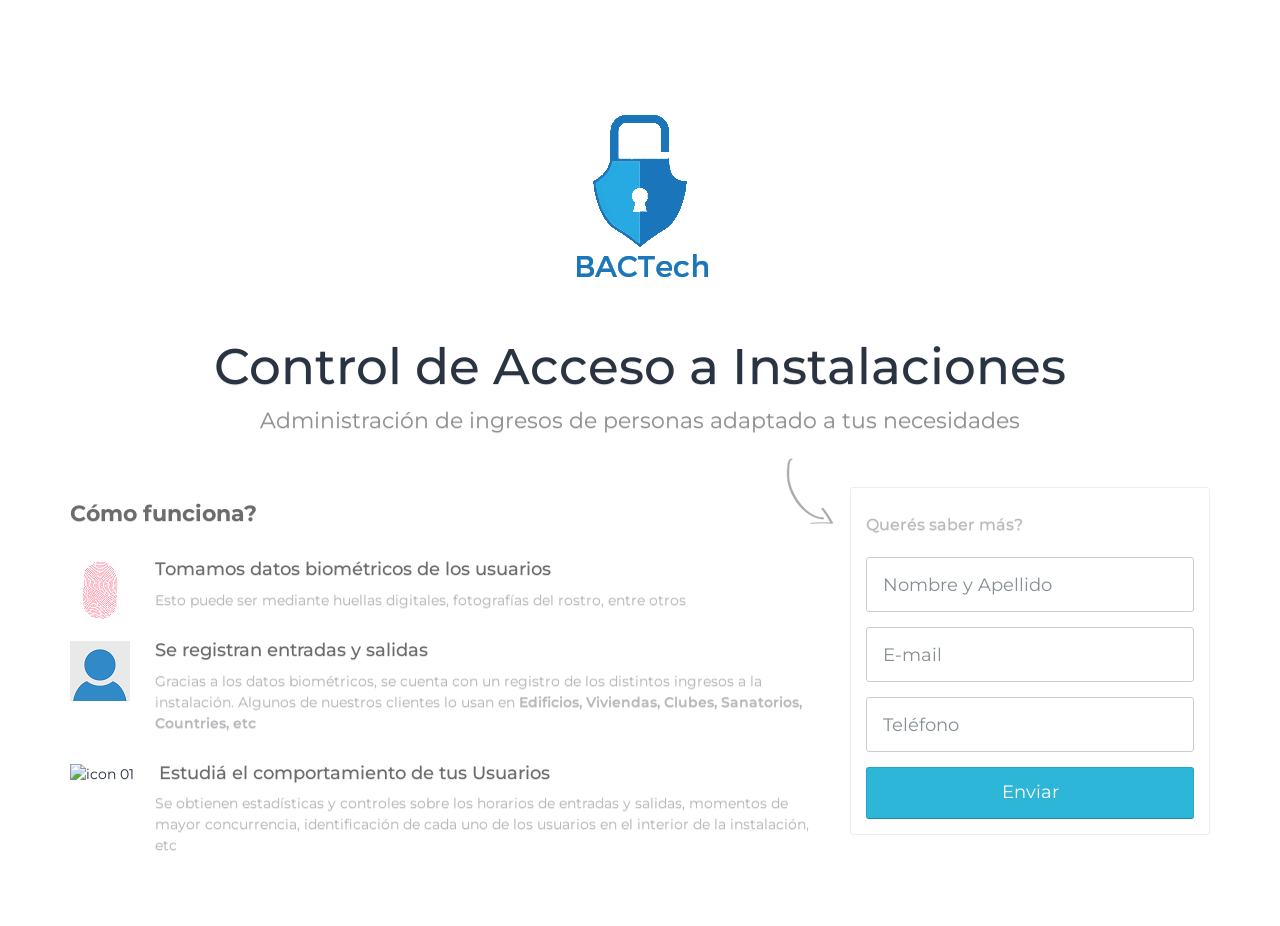
==== index.html @ 8ba7e30e "Primer deploy" ====
<!DOCTYPE html>
<html><head>
<!-- Meta, title, CSS, favicons, etc. -->
<meta charset="utf-8">
<meta name="viewport" content="width=device-width, initial-scale=1.0">
<meta name="description" content="Multipurpose Landing Page Template - All in One - Bundle Template for local business, contact form, lead ge neration, email subscription, Phone call to action">
<title>Multipurpose Landing Page Template - All in One</title>

<!-- Bootstrap core CSS -->
<link href="css/bootstrap.min.css" rel="stylesheet">

<!-- Startup CSS -->
<link href="css/style.css" rel="stylesheet">

<!-- HTML5 shim and Respond.js IE8 support of HTML5 elements and media queries -->
<!--[if lt IE 9]>
  <script src="js/html5shiv.js"></script>
  <script src="js/respond.min.js"></script>
<![endif]-->

<!-- Custom Google Font : Montserrat (Choose other: http://www.google.com/fonts/ ) -->
<link href="https://fonts.googleapis.com/css?family=Montserrat:400,700" rel="stylesheet" type="text/css">
<style>#content > #right > .dose > .dosesingle,
#content > #center > .dose > .dosesingle
{display:none !important;}</style></head>
<body>
 
 
 
    <div id="page" class="page">
        

    <div class="light"> 
   <main id="top" class="masthead" role="main" style="padding-top: 100px; padding-bottom: 0px; background-image: url(http://www.barriolaalameda.com.ar/img/familia.jpg); background-repeat: no-repeat;">
  <div class="container" style="background-color: rgba(255, 255, 255, 0.4);"> 

    <!-- Startup Logo -->
    <div class="logo"> <a href="#"><img src="images/uploads/BACTech.png" alt="All in One Logo" style="border-radius: 0px; border: 1px none rgb(81, 115, 189);"></a> </div>
    <!-- Hero Title -->
    <h1 class="main-title editContent">Control de Acceso a Instalaciones</h1>
    <!-- Sub Title -->
    <h4 class="sub-title editContent">Administración de ingresos de personas adaptado a tus necesidades</h4>
    <!-- Quick Features and form -->
    <div class="row has-padding-top has-margin-bottom">
    
    <div class="col-sm-12 col-md-8">
        <div class="quick-features">
          <h4 class="features-lead editContent">Cómo funciona?</h4>
          <div class="featues-single"> <img src="images/uploads/Hrjvr3E.png" alt="icon 01" class="pull-left" style="border-radius: 0px; border: 1px none rgb(41, 51, 66);">
            <h5 class="editContent">Tomamos datos biométricos de los usuarios</h5>
            <p>Esto puede ser mediante huellas digitales, fotografías del rostro, entre otros</p>
          </div>
          <div class="featues-single"> <img src="images/uploads/icon-user.png" alt="icon 01" class="pull-left" style="border-radius: 0px; border: 1px none rgb(41, 51, 66);">
            <h5 class="editContent">Se registran entradas y salidas</h5>
            <p>Gracias a los datos biométricos, se cuenta con un registro de los distintos ingresos a la instalación. Algunos de nuestros clientes lo usan en <strong>Edificios, Viviendas, Clubes, Sanatorios, Countries, etc</strong></p>
          </div>
          <div class="featues-single"> <img src="http://wwwimages.adobe.com/content/dam/acom/en/solutions/aem/images/54658.en.amc.aem.assets.icon.analytics-reporting.60x60.png" alt="icon 01" class="pull-left" style="border-radius: 0px; border: 1px none rgb(41, 51, 66);">
            <h5 class="editContent">Estudiá el comportamiento  de tus Usuarios</h5>
            <p>Se obtienen estadísticas y controles sobre los horarios de entradas y salidas, momentos de mayor concurrencia, identificación de cada uno de los usuarios en el interior de la instalación, etc</p>
          </div>
        </div>
      </div>
      
      
    <!-- Signup form -->
      <div class="col-sm-6 col-md-4">
        <div class="contact-form">
          <div class="point-arrow hidden-xs hidden-sm"><img src="images/arrow-dark.png" align="arrow"> </div>
          <h6 class="mini-title editContent">Querés saber más?</h6>
          <form class="form" id="phpcontactform">
            <div class="form-group editContent" style=""><input class="form-control input-lg" type="text" placeholder="Nombre y Apellido" name="name" id="name" required=""></div>
            <div class="form-group editContent" style=""><input class="form-control input-lg" type="email" placeholder="E-mail" name="email" id="email" required=""></div>
            <div class="form-group editContent" style=""><input class="form-control input-lg" type="text" placeholder="Teléfono" name="mobile" id="mobile"></div>
            <button class="btn btn-primary btn-lg btn-block editContent" type="submit">Enviar</button>
            <span class="loading"></span>
          </form>
        </div>
      </div>
      
       
      
      
    </div>
    <!-- // Contact  form Ends --> 
 
  </div>
</main>
   
     </div></div><!-- /#page -->


<!--  xxxxxxxxxxxxxxxxxxxxxxx
      Exit Intent Modal
      xxxxxxxxxxxxxxxxxxxxxxxx -->
      
<!--  This will Boost up your Conversion rate -->

<div id="exit-modal">
      <div class="underlay"></div>
      <div class="exit-modal">
        <div class="modal-title">
          <h3>WAIT. There is more.</h3>
        </div>

        <div class="modal-body">
          <p>Thanks for trying All in One Landing page, It has 8+ inbuilt landing page templates with access to the <strong>Exclusive</strong> HTML Page Builder. Also, You can convert your leaving visitors to your customers with the <strong>NEW</strong> Exit Intent Popup.</p>
           
 <p class="text-center popup-cta"> <a href="http://themeforest.net/item/multipurpose-landing-page-template-all-in-one/10431101/" class="btn btn-lg btn-danger"> Purchase this Template (save $21)  </a></p>
        </div>

        <div class="modal-footer">
          <p>no thanks</p>
        </div>
      </div>
    </div>


<!-- JS and analytics only. --> 
<!-- Bootstrap core JavaScript
================================================== --> 
<!-- Placed at the end of the document so the pages load faster --> 
<script src="js/jquery.js"></script> 
<script src="js/bootstrap.min.js"></script> 
<script src="js/ketchup.all.js"></script> 
<script src="js/contact_form.js"></script>
<script src="js/exitpopup.js"></script>
<!--Responsive Video-->
<script src="js/fitvids.js"></script>
<script src="js/script.js"></script>
<script>
  $(document).ready(function(){
    // Target your .container, .wrapper, .post, etc.
    $("#HeaderVideoBlock, #videoBlock").fitVids();
  });
</script>


</body></html>
---- css/style.css ----
@charset "utf-8";
/* CSS Document */


/*
Theme Name: Multipurpose Landing Page Template - All in One
Version: 1.0
Author: Surjith SM
Author URI: http://themeforest.net/user/surjithctly
*/


/******************  Table of Contents  *****************************/

/*

1. GLOBAL STYLES
2. HEADER
3. HERO IMAGE
4. FEATURES
5. TESTIMONIALS
6. FAQ
7. FOOTER
8. CUSTOM MEDIA QUERIES

If you having trouble in editing css. please send a mail to support@surjithctly.in - 
I will really help you

*/

/*========== 1. GLOBAL STYLES ==============*/


body {
	font-family: 'Montserrat', Arial, sans-serif;
	background:#FFF;
	font-weight:400;
	height: 100%;
	margin: 0;
	padding: 0;
	color:#94a3a8;
	line-height:1.5;
}
strong, b {
	font-weight:600;
}
h1 h2,h3,h4,h5,h6 {
	color: #323e4f;
}

h1 {
	font-size:50px;
	line-height:1.5;
	margin:25px 0;
}
h2 {
	font-size:28px;
	font-weight:700;
	margin:15px 0;
}
h3 {
	font-size: 18px;
	margin: 10px 0;
	font-weight: 700;
}
h4 {
	font-size:22px;
	margin:10px 0;
	font-weight:700;
	line-height:1.5;
}
h5 {
	font-size:18px;
	margin:15px 0;
}
h6 {
	font-size:16px;
	margin:10px 0;
}
a {
	color:#5173bd;
}
a:hover, a:focus {
	color:#5173bd;
	text-decoration:none;
}

.btn, .btn-lg, .input-lg {
	border-radius:3px;
}
.form-control {
	border-radius: 3px;
	-webkit-box-shadow:none;
	box-shadow:none;
}
.input-lg {
	height: 55px;
}
.btn-lg, .btn-group-lg > .btn {
	padding: 13px 28px;
}
.form-control:focus {
border-color: #AFBDC8;
outline: 0;
-webkit-box-shadow: none;
box-shadow: none;
}
.breath {
	margin:35px auto;
}
.highlight {
	background:#f4f4f4;
	margin-top:40px;
}
.has-no-margin {
	margin:0;	
}
.has-no-padding {
	padding:0;	
}
.has-no-padding-horizontal {
	padding-left:0!important;
	padding-right:0!important;
}
.has-margin-vertical {
	margin:20px 0 30px;	
}
.has-margin-top {
 	margin-top:40px;
}

.has-margin-bottom {
 	margin-bottom:40px;
}

.has-padding-top {
 	padding-top:40px;
}

.has-padding-bottom {
 	padding-top:40px;
}
 
/*========== 1 a. SUB PAGES ==============*/


.subpage-head {
	background-color:#f4f4f4;
	padding-top: 20px;
	padding-bottom: 15px;
	margin-bottom:40px;
}

/*========== 2. HEADER ==============*/

.masthead {
	position: relative;
	padding: 20px 15px;
	color: #FFF;
	text-align: center;
	text-shadow: 0 1px 0 rgba(0, 0, 0, .1);
	background-color: #323e4f;
}

.masthead .main-title {
	margin-bottom:0;
}

.masthead .sub-title {
	color:#adb8c7;	
	margin-top: 0;
}

.bg-family {
	background-color: #323e4f;
	background-image:url(../images/header_bg_gradient.jpg);
	background-repeat: no-repeat;
	background-position: center center;
	background-attachment: fixed;
	-webkit-background-size: cover;
	-moz-background-size: cover;
	-o-background-size: cover;
	background-size: cover;
}

/*animation ends*/

.logo {
	padding: 15px 0;
	text-align:center;
}
.btn-large {
	font-size:18px;
	padding:20px 50px;
	margin:5px 10px;
}
.btn-success {
	background-color: #2ecc71;
	background-image:none;
	border: 0;
	-webkit-box-shadow: 0 3px 0 rgba(2, 154, 67, 1);
	box-shadow: 0 3px 0 rgba(2, 154, 67, 1);
	line-height: 1.8;
}
.btn-success:hover, .btn-success:focus, .btn-success:active {
	background-color: #29c36a;
	color:#FFF;
	border: 0;
	-webkit-box-shadow: 0 3px 0 rgba(2, 139, 61, 1);
	box-shadow: 0 3px 0 rgba(2, 139, 61, 1);
}
.btn-primary {
	background-color: #2db6d8;
	background-image:none;
	border-color: rgba(0, 0, 0, 0.1) rgba(0, 0, 0, 0.1) rgba(0, 0, 0, 0.25);
}
.btn-primary:hover, .btn-primary:focus, .btn-primary:active {
	background-color: #209ab8!important;
	color:#FFF!important;
}
.btn-warning {
	line-height: 1.8;
	-webkit-box-shadow: 0 3px 0 rgb(177, 116, 29);
	box-shadow: 0 3px 0 rgb(177, 116, 29);	
}

.btn-warning:hover, .btn-warning:focus, .btn-warning:active {
	-webkit-box-shadow: 0 3px 0 rgb(177, 116, 29);
	box-shadow: 0 3px 0 rgb(177, 116, 29);
}

.subscribe {
	padding: 45px 0;
}
.alertMsg {
	font-size: 14px;
	display: block;
	padding: 5px 17px;
	text-align:center;
}
.masthead .form-control {
		border: 0;
}

.form-control::-moz-placeholder {
    color: #848E93;
}

.form-control:-ms-input-placeholder {
    color: #848E93;
}
.form-control::-webkit-input-placeholder {
  color: #848E93;
}

/* Boucing Arrow Animation */

@keyframes arrowbounce {
from {
-webkit-transform: translateY(0);
-moz-transform: translateY(0);
transform: translateY(0);
}
to {
	-webkit-transform: translateY(-20px);
	-moz-transform: translateY(-20px);
	transform: translateY(-20px);
}
}
@-moz-keyframes arrowbounce { /* Firefox */
from {
-webkit-transform: translateY(0);
-moz-transform: translateY(0);
transform: translateY(0);
}
to {
	-webkit-transform: translateY(-20px);
	-moz-transform: translateY(-20px);
	transform: translateY(-20px);
}
}
@-webkit-keyframes arrowbounce { /* Safari and Chrome */
from {
-webkit-transform: translateY(0);
-moz-transform: translateY(0);
transform: translateY(0);
}
to {
	-webkit-transform: translateY(-20px);
	-moz-transform: translateY(-20px);
	transform: translateY(-20px);
}
}
@-o-keyframes arrowbounce { /* Opera */
from {
-webkit-transform: translateY(0);
-moz-transform: translateY(0);
transform: translateY(0);
}
to {
	-webkit-transform: translateY(-20px);
	-moz-transform: translateY(-20px);
	transform: translateY(-20px);
}
}
.scrollto, .scrollto:hover {
	margin:30px;
	display:block;
	color:#FFF;
	text-decoration:none;
	width:200px;
	margin:0 auto;
}
.scrollto small {
	color: #adb8c7;
}

.scrollto--arrow {
	padding: 20px;
	padding-bottom: 0;
}
.scrollto--arrow img {
	animation: arrowbounce 1s alternate infinite;
	-moz-animation: arrowbounce 1s alternate infinite; /* Firefox */
	-webkit-animation: arrowbounce 1s alternate infinite; /* Safari and Chrome */
	-o-animation: arrowbounce 1s alternate infinite; /* Opera */
}

/*Header Contact Form*/

.contact-form {
	background:#4a5565;
	border-radius:3px;
	padding:15px;	
	text-align:left;
	position:relative;
}

.contact-form .mini-title {
	margin-bottom:20px;
	line-height:1.5;
	color:#FFF;
}

.dark-input {
	background:#353f4d;
	color:#FFF;
}

.loading p {
	margin: 10px 0 0 0;
	text-align:center;	
}


.point-arrow {
	position:absolute;	
	left:-65px;
	top:-30px;
}

/*Quick Features*/

.quick-features {
	text-align:left;	
}

.features-lead {
	margin-bottom:30px;
	color:#323e4f;
}

.featues-single {
	margin-bottom:30px;	
}

.featues-single img {
	margin-right:25px;
}

.featues-single h5 {
	margin-bottom:10px;	
	margin-left:85px;
	color:#323e4f;
}

.featues-single p {
	color:#adb8c7;	
	margin-left:85px;
	margin-bottom:0;
}

.masthead .featues-single h5, .masthead .features-lead {
	color:#fff;	
}

/*========== 3. HERO IMAGE ==============*/

.section-title {
	margin-top:60px;
	margin-bottom:30px;
	font-weight:700;
	text-align:center;
}
.section-title h2 {
	color:#384047;
	margin-bottom: 10px;
}
.section-title h4 {
	color:#94a3a8;
	font-weight: normal;
	font-size: 18px;
	margin-top: 0;
}
.heroimg img, .clientlogo img {
	max-width:100%;
}
/*========== 4. FEATURES ==============*/

.features {
	margin:25px 0;
}
.thumbnail {
	border:0;
	text-align:center;
}
.thumbnail .caption p {
	color: #94a3a8;
}
/*Hover Animation*/

.thumbnail img {
	-moz-transition:all 0.6s ease;
	-webkit-transition:all 0.6s ease;
	-ms-transition:all 0.6s ease;
	-o-transition:all 0.6s ease;
	transition:all 0.6s ease;
}
.thumbnail:hover img {
	-moz-transform:scale(1.05);
	-webkit-transform:scale(1.05);
	-o-transform:scale(1.05);
	-ms-transform:scale(1.05);
	transform:scale(1.05);
	z-index:2;
}

/*Video Block*/

.video-block {
	max-width:620px;
	margin:0 auto;
}
 
.videoWrapper {
	position: relative;
	padding-bottom: 43.65%; /* 56.25%;  16:9 */
	padding-top: 25px;
	height: 0;
}

.videoWrapper > iframe {
	position: absolute;
	top: 0;
	left: 0;
	width: 100%;
	height: 100%;
}

.videoWrapper > .frameCover {
	position: absolute;
	left: 0px;
	top: 0px;
	width: 100%;
	height: 100%;
	background: none;
}

/*========== 5. TESTIMONIALS ==============*/

.testblock {
	width:100%;
	height:auto;
	padding:20px;
	background:#FFF;
	-webkit-border-radius:5px;
	-moz-border-radius:5px;
	border-radius:5px;
	font-family:Georgia, "Times New Roman", Times, serif;
	font-style:italic;
	position:relative;
	line-height:28px;
	font-size:16px;
}
.testblock:after {
	top: 100%;
	left: 20%;
	border: solid transparent;
	content: " ";
	height: 0;
	width: 0;
	position: absolute;
	pointer-events: none;
	border-color: rgba(255, 255, 255, 0);
	border-top-color: #ffffff;
	border-width: 15px;
	margin-left: -15px;
}
.clientblock {
	margin-top:40px;
	margin-left:10px;
	text-align:center;
}
blockquote {
margin: 0 0 10px;
font-size: 20px;
border-left: none;
text-align:center;
font-family:Georgia, serif;
font-style:italic;
}
.clientblock img {
	-webkit-border-radius:100%;
	-moz-border-radius:100%;
	border-radius:100%;
}
.clientblock p {
	padding-top:13px;
}
.clientblock p strong {
	color:#384047;
	font-size:16px;
}


/* Animation */

.testblock {
	-moz-transition:all 0.6s ease;
	-webkit-transition:all 0.6s ease;
	-ms-transition:all 0.6s ease;
	-o-transition:all 0.6s ease;
	transition:all 0.6s ease;
}
.testblock:hover {
	-moz-transform:scale(1.05);
	-webkit-transform:scale(1.05);
	-o-transform:scale(1.05);
	-ms-transform:scale(1.05);
	transform:scale(1.05);
	z-index:2;
}
/*========== 6. PLANS AND PRICING ==============*/

.pricing {
	padding:25px;
	color:#FFF;
	text-align:center;
	-webkit-border-radius:5px;
	-moz-border-radius:5px;
	border-radius:5px;
}
.pricing .planname {
	text-transform:uppercase;
	font-weight:600;
}
.pricing .price {
	font-size:52px;
	font-weight:300;
	margin:10px 0;
}
.pricing .billing {
	text-transform:uppercase;
	color:#FFF;
	opacity:0.7;
}
.pricing .price .curr {
	display:inline-block;
	font-size:20px;
	vertical-align:super;
}
.pricing .price .per {
	display:inline-block;
	font-size:20px;
	vertical-align: baseline;
}
.color1 {
	background-color:#5ca2e0;
}
.color2 {
	background-color:#7676c6;
}
.color3 {
	background-color:#885fc1;
}
/* Animation */

.pricing {
	-moz-transition:all 0.6s ease;
	-webkit-transition:all 0.6s ease;
	-ms-transition:all 0.6s ease;
	-o-transition:all 0.6s ease;
	transition:all 0.6s ease;
}
.pricing:hover {
	-moz-transform:scale(1.05);
	-webkit-transform:scale(1.05);
	-o-transform:scale(1.05);
	-ms-transform:scale(1.05);
	transform:scale(1.05);
	z-index:2;
}

/*========== 7. FAQ ==============*/

.faq p {
	margin-bottom:25px;
}

/*==========8. FOOTER ==============*/


.footercta {
	padding: 60px 15px;
	color: #FFF;
	text-align: center;
	text-shadow: 0 1px 0 rgba(0, 0, 0, .1);
	background-color: #323e4f;
}
.footercta .section-title {
	margin-top:0;	
}
.footercta .section-title h2 {
		color: #FFF;
}

.footerlinks {
	text-align:center;
}
.footerlinks a {
	text-align:center;
	padding:0 13px;
	display:inline-block;
	padding-bottom: 15px;
}



/*==========9. CUSTOM MEDIA QUERIES==============*/


/*MEDIA QUERIES*/

@media (max-width: 991px) {
 h1 {
font-size: 35px;
line-height: 50px;
margin: 15px 0;
}
 h2 {
font-size: 35px;
}
 .testimonials [class*="col-"]:not(:first-child) {
 margin-top: 40px;
}
 .planpricing [class*="col-"]:not(:first-child) {
 margin-top: 30px;
}
 .breath {
margin: 30px auto;
}
}
 @media (max-width: 767px) {
 h1 {
font-size: 30px;
line-height: 40px;
}
 h2 {
font-size: 30px;
line-height: 40px;
}
 .subscribe [class*="col-"]:not(:first-child) {
 margin-top: 30px;
}
 .masthead {
padding: 40px 15px;
}
}
 
 @media (max-device-width: 992px) {
	 
.masthead {
background-size: cover;
background-attachment: scroll;
}
	 
 }
 
.signup-block {
	padding:20px;	
	background:rgba(255,255,255,0.25);
	border-radius:7px;
	margin-bottom:25px;
}

.form-group.last {
	margin-bottom:0;	
}

.multiple-btns .btn + .btn {
	margin:10px;	
}

 s


/*=== Navigation ===*/

.navbar-default {
background-color: #FFF;
border-color:#e0e0e0;
}

.navbar-default .navbar-brand, .navbar-default .navbar-brand:hover {
color: #FFF;
font-weight:bold;
}

.navbar-default .navbar-nav > li > a {
color: #333;
text-transform:uppercase;
font-weight:bold;
}

.navbar-default .navbar-nav > .active > a, .navbar-default .navbar-nav > .active > a:hover, .navbar-default .navbar-nav > .active > a:focus {
color: #333;
background-color: rgba(255, 255, 255, 0.22);
}

.navbar-default .navbar-nav > li > a:hover, .navbar-default .navbar-nav > li > a:focus {
color: rgba(0, 0, 0, 0.5);
background-color: transparent;
}

.navbar-default .navbar-nav > .open > a, .navbar-default .navbar-nav > .open > a:hover, .navbar-default .navbar-nav > .open > a:focus {
color: #333;
background-color: rgba(255, 255, 255, 0.21);
}

.navbar-brand {
padding: 8px 15px;
}

 /*
 ------ LIGHT LAYOUT ------- 
 */
 
 
.light .masthead {
background: #FCF9F5; /* Old browsers */
background: -moz-linear-gradient(top,  #ffffff 50%, #fdf8f2 100%); /* FF3.6+ */
background: -webkit-gradient(linear, left top, left bottom, color-stop(50%,#ffffff), color-stop(100%,#fdf8f2)); /* Chrome,Safari4+ */
background: -webkit-linear-gradient(top,  #ffffff 50%,#fdf8f2 100%); /* Chrome10+,Safari5.1+ */
background: -o-linear-gradient(top,  #ffffff 50%,#fdf8f2 100%); /* Opera 11.10+ */
background: -ms-linear-gradient(top,  #ffffff 50%,#fdf8f2 100%); /* IE10+ */
background: linear-gradient(to bottom,  #ffffff 50%,#fdf8f2 100%); /* W3C */
filter: progid:DXImageTransform.Microsoft.gradient( startColorstr='#ffffff', endColorstr='#fdf8f2',GradientType=0 ); /* IE6-9 */
color:#293342;	 
padding-bottom:0;
 }
.light .masthead .sub-title {
color: #909090;
font-weight: normal;
 }
 
.light .featues-single p {
  color: #B7BABD;
 }
 
.light .contact-form {
background: #FFFFFF;
border: 1px solid #EDEDED;
 }
 
.light .form-control {
border: 1px solid #CCC;
}

.light .contact-form .mini-title {
	color:#BABABA;
}
.light .masthead .featues-single h5, .light .masthead .features-lead {
  color: #6C6C6C;
}

/*Layout 3 Title and Image Separated*/

.masthead .bg-image {
	background:url(../images/edu-bg.jpg) center center no-repeat;	
	background-size:cover;
}

.highlight .section-title {
margin-top: 45px;
}


/*Layout 4 Full Header BG*/

.masthead.header-bg {
	background:url(../images/travel-bg.jpg) top center no-repeat;	
	background-size:cover;	
}

.color-white {
	color:#FFF!important;	
}

/*Layout 5 Event */

.masthead.event {
	background:url(../images/event_bg.jpg) bottom no-repeat;	
	background-size:cover;
}

@media (min-width:767px) {
.masthead.event {
	padding:120px 15px;
}
	
}


/*==========  BLOG ==============*/

.pagination>li>a, .pagination>li>span {
	color: #483f34;
}
.pagination>li>a:hover, .pagination>li>span:hover, .pagination>li>a:focus, .pagination>li>span:focus {
	color: #917E68;
}
.pagination>.active>a, .pagination>.active>span, .pagination>.active>a:hover, .pagination>.active>span:hover, .pagination>.active>a:focus, .pagination>.active>span:focus {
	background-color: #3289D6;
	border-color: #3172AC;
	color: #FFFFFF;
}
.vertical-links li {
	border-bottom: 1px solid #E6DDD4;
	padding: 8px 0;
}
.tag-cloud a {
	display: inline-block;
	margin-right: 5px;
	margin-bottom: 10px;
	padding: 2px 8px;
	border: 1px solid #eceae4;
	-webkit-border-radius: 3px;
	-moz-border-radius: 3px;
	border-radius: 3px;
	background: #f8f7f3;
	font-size: 12px;
}
.tag-cloud a:hover {
	text-decoration: none;
}
.comments-head {
	font-size: 35px;
	color: #53504c;
	border-bottom: 1px solid #F5F5F5;
	margin: 40px 0 20px;
	padding-bottom: 10px;
}
.comments-block > .media {
	border-bottom: 1px solid #F5F5F5;
	padding-bottom: 20px;
	margin-bottom: 20px;
}
.comments-block > .media .media {
	border-top: 1px solid #F5F5F5;
	padding-top: 20px;
}
.media-object {
	width: 40px;
}



/*========== SUB PAGES ==============*/


.subpage-head {
	background-color: #323e4f;
	padding-top: 30px;
	padding-bottom: 15px;
	margin-bottom: 40px;
	background-image: url(../images/header_bg.jpg);
	background-repeat: no-repeat;
	background-position: center center;
	background-attachment: fixed;
	-webkit-background-size: cover;
	-moz-background-size: cover;
	-o-background-size: cover;
	background-size: cover;
}
.subpage-head .section-title h2 {
color: #FFF;
}
.subpage-head .section-title h4 {
color: #adb8c7;
}

.subpage-head a {
	color:#FFF;
	border-bottom:solid 1px #FFF;
	text-decoration:none;
	padding-bottom:5px;
}	

.subpage-head a:hover, .subpage-head a:focus, .subpage-head a:active {
	color:rgba(255,255,255,0.7);
	border-bottom:solid 1px rgba(255,255,255,0.7);
	text-decoration:none;
}	


/*version 2*/

/*Exit Intent Modal*/

#exit-modal {
  display: none;
  position: fixed;
  top: 0;
  left: 0;
  width: 100%;
  height: 100%;
}
#exit-modal .underlay {
  width: 100%;
  height: 100%;
  position: absolute;
  top: 0;
  left: 0;
  background-color: rgba(0,0,0,0.5);
  cursor: pointer;
  -webkit-animation: fadein 0.5s;
  animation: fadein 0.5s;
}
#exit-modal .exit-modal {
  width: 600px;
  height: 400px;
  background-color: #f0f1f2;
  z-index: 1;
  position: absolute;
  margin: auto;
  top: 0;
  right: 0;
  bottom: 0;
  left: 0;
  border-radius: 4px;
  -webkit-animation: popin 0.3s;
  animation: popin 0.3s;
}
#exit-modal .modal-title {
  font-size: 18px;
  background-color: #FFF;
  padding: 10px;
  margin: 0;
  border-radius: 4px 4px 0 0;
  text-align: center;
}
#exit-modal h3 {
  color: #2B9DD8;
	font-size: 1.4em;
  margin: 0.6em;
  text-transform: uppercase;
  font-weight:bold;
}
#exit-modal .modal-body {
  padding: 30px 40px;
}
#exit-modal p {
  color: #344a5f;
  line-height: 1.7em;
  font-size: 16px;
}
#exit-modal p strong {
	color:#FF8800;	
}
#exit-modal .popup-cta {
	margin-top:20px;
	margin-bottom:20px;
}
#exit-modal form {
  text-align: center;
  margin-top: 35px;
}
#exit-modal form input[type=text] {
  padding: 12px;
  font-size: 1.2em;
  width: 300px;
  border-radius: 4px;
  border: 1px solid #ccc;
  -webkit-font-smoothing: antialiased;
}
#exit-modal form input[type=submit] {
  text-transform: uppercase;
  font-weight: bold;
  padding: 12px;
  font-size: 1.1em;
  border-radius: 4px;
  color: #fff;
  background-color: #4ab471;
  border: none;
  cursor: pointer;
  -webkit-font-smoothing: antialiased;
}
#exit-modal form p {
  text-align: left;
  margin-left: 35px;
  opacity: 0.8;
  margin-top: 1px;
  padding-top: 1px;
  font-size: 0.9em;
}
#exit-modal .modal-footer {
  position: absolute;
  bottom: 20px;
  text-align: center;
  width: 100%;
}
#exit-modal .modal-footer p {
  text-transform: capitalize;
  cursor: pointer;
  display: inline;
  border-bottom: 1px solid #344a5f;
}
@-webkit-keyframes fadein {
  0% {
    opacity: 0;
  }

  100% {
    opacity: 1;
  }
}
@-ms-keyframes fadein {
  0% {
    opacity: 0;
  }

  100% {
    opacity: 1;
  }
}
@keyframes fadein {
  0% {
    opacity: 0;
  }

  100% {
    opacity: 1;
  }
}
@-webkit-keyframes popin {
  0% {
    -webkit-transform: scale(0);
    transform: scale(0);
    opacity: 0;
  }

  85% {
    -webkit-transform: scale(1.05);
    transform: scale(1.05);
    opacity: 1;
  }

  100% {
    -webkit-transform: scale(1);
    transform: scale(1);
    opacity: 1;
  }
}
@-ms-keyframes popin {
  0% {
    -ms-transform: scale(0);
    transform: scale(0);
    opacity: 0;
  }

  85% {
    -ms-transform: scale(1.05);
    transform: scale(1.05);
    opacity: 1;
  }

  100% {
    -ms-transform: scale(1);
    transform: scale(1);
    opacity: 1;
  }
}
@keyframes popin {
  0% {
    -webkit-transform: scale(0);
    -ms-transform: scale(0);
    transform: scale(0);
    opacity: 0;
  }

  85% {
    -webkit-transform: scale(1.05);
    -ms-transform: scale(1.05);
    transform: scale(1.05);
    opacity: 1;
  }

  100% {
    -webkit-transform: scale(1);
    -ms-transform: scale(1);
    transform: scale(1);
    opacity: 1;
  }
}

@media (max-width:767px) {
#exit-modal .exit-modal {
  width: 100%;
  height: 100%;
}
}
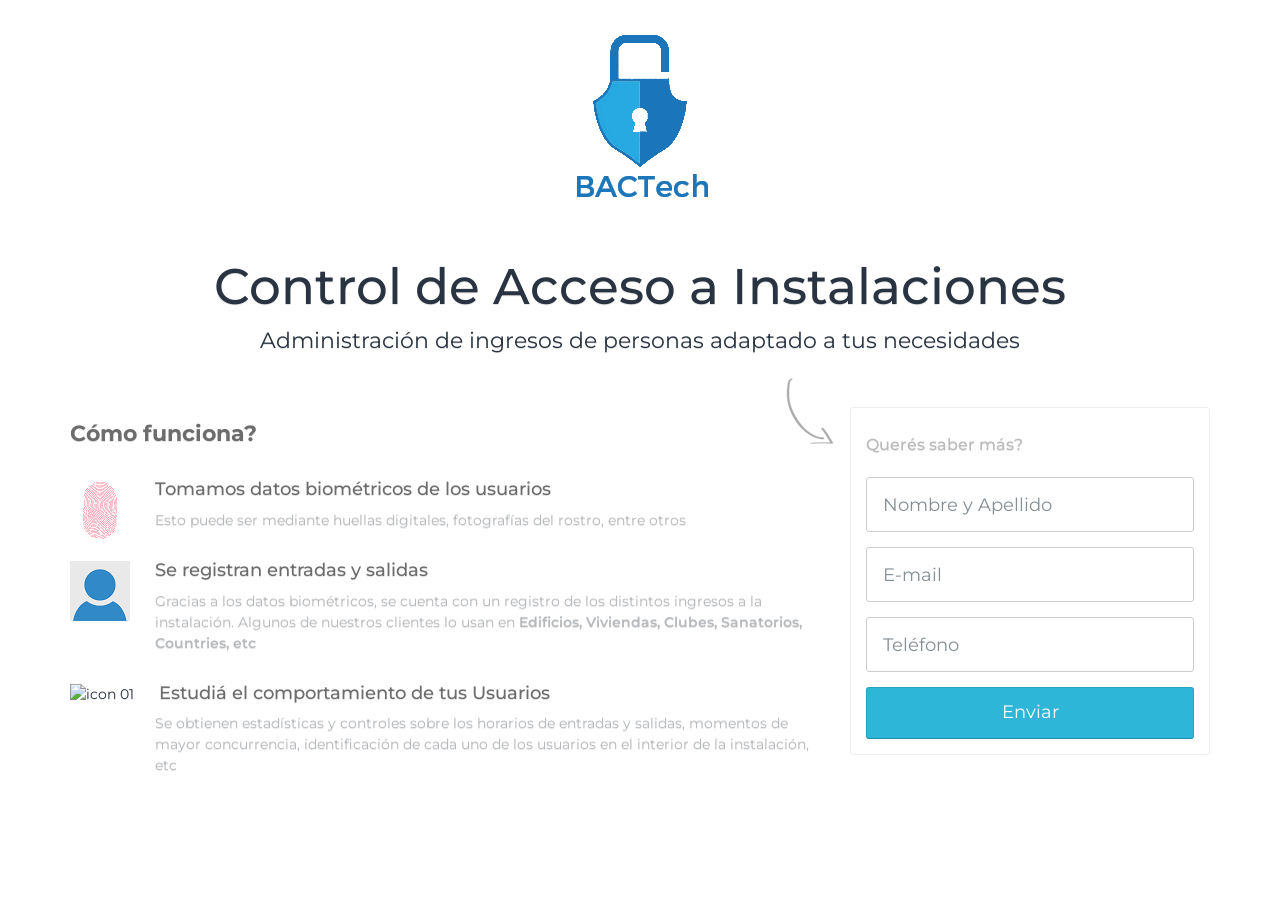
==== commit 9e989f51: "imagen corregida y color clarito" ====
--- a/index.html
+++ b/index.html
@@ -31,7 +31,7 @@
         
 
     <div class="light"> 
-   <main id="top" class="masthead" role="main" style="padding-top: 100px; padding-bottom: 0px; background-image: url(http://www.barriolaalameda.com.ar/img/familia.jpg); background-repeat: no-repeat;">
+   <main id="top" class="masthead" role="main" style="padding-top: 142; padding-bottom: 0px; background-size:100%; background-image: url(http://www.barriolaalameda.com.ar/img/familia.jpg); background-repeat: no-repeat; ">
   <div class="container" style="background-color: rgba(255, 255, 255, 0.4);"> 
 
     <!-- Startup Logo -->
--- a/css/style.css
+++ b/css/style.css
@@ -769,7 +769,7 @@
 padding-bottom:0;
  }
 .light .masthead .sub-title {
-color: #909090;
+color: #293342;
 font-weight: normal;
  }
  
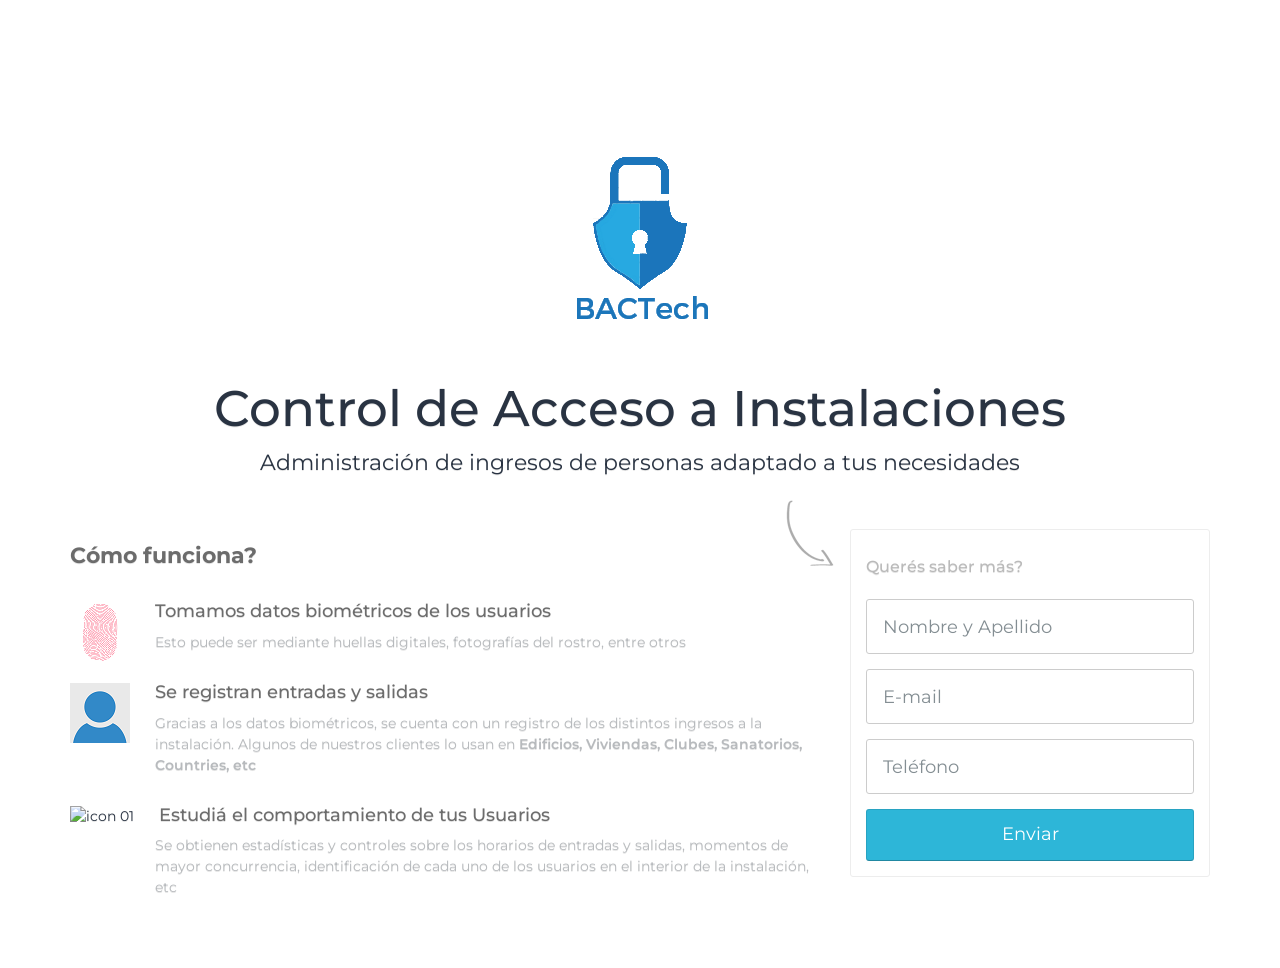
==== commit 54889a27: "typo en px" ====
--- a/index.html
+++ b/index.html
@@ -31,7 +31,7 @@
         
 
     <div class="light"> 
-   <main id="top" class="masthead" role="main" style="padding-top: 142; padding-bottom: 0px; background-size:100%; background-image: url(http://www.barriolaalameda.com.ar/img/familia.jpg); background-repeat: no-repeat; ">
+   <main id="top" class="masthead" role="main" style="padding-top: 142px; padding-bottom: 0px; background-size:100%; background-image: url(http://www.barriolaalameda.com.ar/img/familia.jpg); background-repeat: no-repeat; ">
   <div class="container" style="background-color: rgba(255, 255, 255, 0.4);"> 
 
     <!-- Startup Logo -->
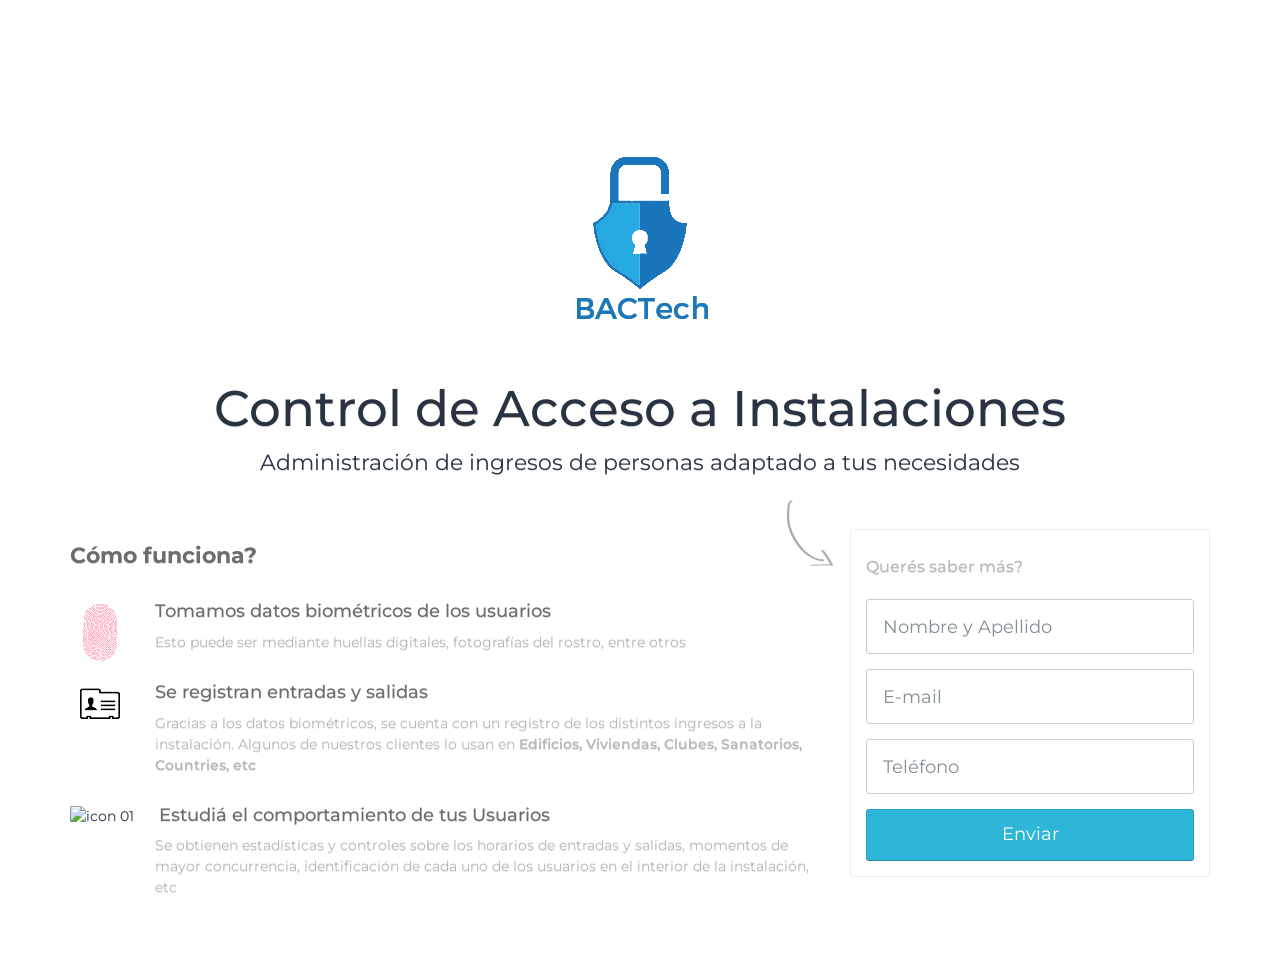
==== commit bc1f33df: "Modal borrado y contact card" ====
--- a/index.html
+++ b/index.html
@@ -3,8 +3,8 @@
 <!-- Meta, title, CSS, favicons, etc. -->
 <meta charset="utf-8">
 <meta name="viewport" content="width=device-width, initial-scale=1.0">
-<meta name="description" content="Multipurpose Landing Page Template - All in One - Bundle Template for local business, contact form, lead ge neration, email subscription, Phone call to action">
-<title>Multipurpose Landing Page Template - All in One</title>
+<meta name="description" content="Building Access Technology">
+<title>BACTech</title>
 
 <!-- Bootstrap core CSS -->
 <link href="css/bootstrap.min.css" rel="stylesheet">
@@ -95,25 +95,6 @@
       
 <!--  This will Boost up your Conversion rate -->
 
-<div id="exit-modal">
-      <div class="underlay"></div>
-      <div class="exit-modal">
-        <div class="modal-title">
-          <h3>WAIT. There is more.</h3>
-        </div>
-
-        <div class="modal-body">
-          <p>Thanks for trying All in One Landing page, It has 8+ inbuilt landing page templates with access to the <strong>Exclusive</strong> HTML Page Builder. Also, You can convert your leaving visitors to your customers with the <strong>NEW</strong> Exit Intent Popup.</p>
-           
- <p class="text-center popup-cta"> <a href="http://themeforest.net/item/multipurpose-landing-page-template-all-in-one/10431101/" class="btn btn-lg btn-danger"> Purchase this Template (save $21)  </a></p>
-        </div>
-
-        <div class="modal-footer">
-          <p>no thanks</p>
-        </div>
-      </div>
-    </div>
-
 
 <!-- JS and analytics only. --> 
 <!-- Bootstrap core JavaScript
